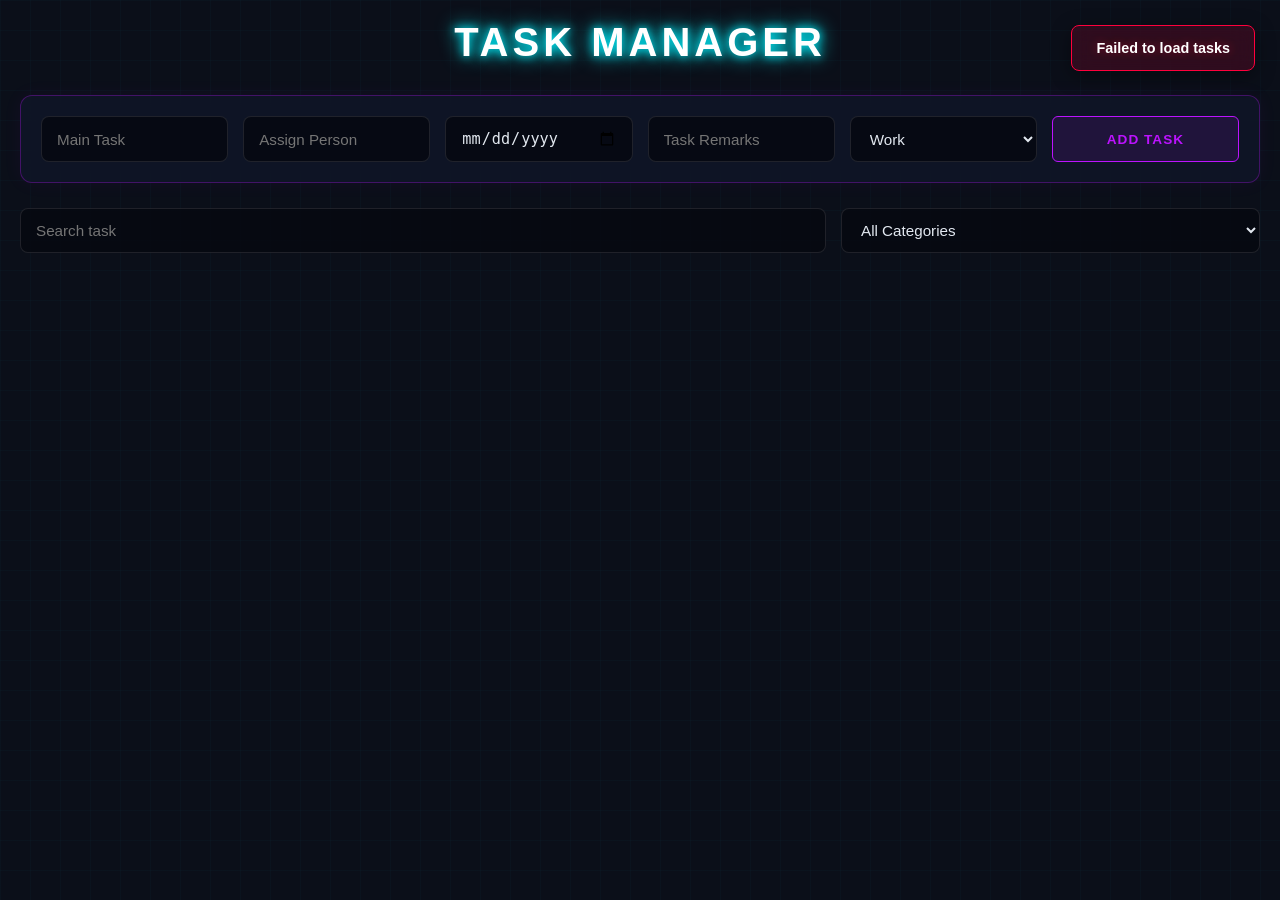
==== SIA TASK MANAGER API/index.html @ dd9ce76b "Add files via upload" ====
<!DOCTYPE html>
<html lang="en">
<head>
  <meta charset="UTF-8">
  <meta name="viewport" content="width=device-width, initial-scale=1.0">
  <title>Advanced Task Manager</title>
  <link rel="stylesheet" href="style.css">
</head>
<body>

<div class="container">
  <h1>Task Manager</h1>

  <!-- ADD TASK FORM -->
  <form id="taskForm">
    <input type="text" id="taskInput" placeholder="Main Task" required>
    <input type="text" id="assignedTo" placeholder="Assign Person">
    <input type="date" id="deadline">
    <input type="text" id="remarks" placeholder="Task Remarks">
    <select id="category">
      <option value="Work">Work</option>
      <option value="Personal">Personal</option>
      <option value="School">School</option>
    </select>
    <button type="submit">Add Task</button>
  </form>

  <!-- SEARCH & FILTER CONTROLS -->
  <div class="controls-group">
    <input type="text" id="searchInput" placeholder="Search task">
    <select id="filterCategory">
      <option value="all">All Categories</option>
      <option value="Work">Work</option>
      <option value="Personal">Personal</option>
      <option value="School">School</option>
    </select>
  </div>

  <p id="counter"></p>
  <p id="loading">Loading...</p>
  <div id="notifications"></div>

  <!-- TASK LIST -->
  <ul id="taskList"></ul>
</div>

<!-- EDIT TASK MODAL -->
<div id="editModal" class="modal">
  <div class="modal-content">
    <h2>Edit Task</h2>
    <input type="text" id="editTitle" placeholder="Task Title">
    <input type="text" id="editAssignedTo" placeholder="Assign Person">
    <input type="date" id="editDeadline">
    <input type="text" id="editRemarks" placeholder="Remarks">
    <select id="editCategory">
      <option value="Work">Work</option>
      <option value="Personal">Personal</option>
      <option value="School">School</option>
    </select>
    <select id="editStatus">
      <option value="Pending">Pending</option>
      <option value="Completed">Completed</option>
    </select>
    <div class="modalButtons">
      <button id="saveEditBtn">Save</button>
      <button id="cancelEditBtn" class="deleteBtn">Cancel</button>
    </div>
  </div>
</div>

<!-- ADD SUBTASK MODAL -->
<div id="addSubtaskModal" class="modal">
  <div class="modal-content">
    <h2>Add Subtask</h2>
    <input type="text" id="subtaskTitle" placeholder="Subtask Title">
    <input type="text" id="subtaskAssignedTo" placeholder="Assign Person">
    <input type="date" id="subtaskDeadline">
    <input type="text" id="subtaskRemarks" placeholder="Remarks">
    <div class="modalButtons">
      <button id="saveSubtaskBtn">Save</button>
      <button id="cancelSubtaskBtn" class="deleteBtn">Cancel</button>
    </div>
  </div>
</div>

<!-- EDIT SUBTASK MODAL -->
<div id="editSubtaskModal" class="modal">
  <div class="modal-content">
    <h2>Edit Subtask</h2>
    <input type="text" id="editSubtaskTitle" placeholder="Subtask Title">
    <input type="text" id="editSubtaskAssignedTo" placeholder="Assign Person">
    <input type="date" id="editSubtaskDeadline">
    <input type="text" id="editSubtaskRemarks" placeholder="Remarks">
    <select id="editSubtaskStatus">
      <option value="Pending">Pending</option>
      <option value="Completed">Completed</option>
    </select>
    <div class="modalButtons">
      <button id="saveSubtaskEditBtn">Save</button>
      <button id="cancelSubtaskEditBtn" class="deleteBtn">Cancel</button>
    </div>
  </div>
</div>

<script src="script.js"></script>
</body>
</html>
---- SIA TASK MANAGER API/style.css ----
:root {
  --bg-dark: #0b0f19;
  --bg-panel: rgba(16, 23, 42, 0.75);
  --neon-cyan: #00f3ff;
  --neon-purple: #bc13fe;
  --neon-green: #00ff66;
  --neon-red: #ff003c;
  --text-main: #e2e8f0;
  --text-muted: #94a3b8;
  --glass-border: rgba(255, 255, 255, 0.1);
}

* {
  box-sizing: border-box;
  margin: 0;
  padding: 0;
}

body {
  background-color: var(--bg-dark);
  background-image: 
    linear-gradient(rgba(0, 243, 255, 0.02) 1px, transparent 1px),
    linear-gradient(90deg, rgba(0, 243, 255, 0.02) 1px, transparent 1px);
  background-size: 30px 30px;
  color: var(--text-main);
  font-family: 'Segoe UI', Roboto, sans-serif;
  min-height: 100vh;
  padding: 20px 0 60px 0;
}

.container {
  max-width: 1400px;
  margin: 0 auto;
  padding: 0 20px;
}

h1 {
  text-align: center;
  font-size: 2.5rem;
  text-transform: uppercase;
  letter-spacing: 4px;
  color: #fff;
  text-shadow: 0 0 10px var(--neon-cyan), 0 0 20px var(--neon-cyan);
  margin-bottom: 30px;
}

/* FORMS & FILTERS */
#taskForm {
  display: grid;
  grid-template-columns: repeat(auto-fit, minmax(180px, 1fr));
  gap: 15px;
  background: var(--bg-panel);
  backdrop-filter: blur(12px);
  padding: 20px;
  border-radius: 12px;
  border: 1px solid rgba(188, 19, 254, 0.3);
  box-shadow: 0 0 20px rgba(188, 19, 254, 0.05);
  margin-bottom: 25px;
}

.controls-group {
  display: flex;
  gap: 15px;
  margin-bottom: 25px;
}

.controls-group input { flex: 2; }
.controls-group select { flex: 1; }

input, select {
  background: rgba(5, 8, 16, 0.8);
  border: 1px solid var(--glass-border);
  color: var(--text-main);
  padding: 12px 15px;
  border-radius: 8px;
  font-size: 0.95rem;
  outline: none;
  transition: all 0.3s ease;
}

input:focus, select:focus {
  border-color: var(--neon-cyan);
  box-shadow: 0 0 10px rgba(0, 243, 255, 0.25);
}

/* ACTIONS */
button {
  background: rgba(0, 243, 255, 0.08);
  border: 1px solid var(--neon-cyan);
  color: var(--neon-cyan);
  padding: 10px 16px;
  border-radius: 6px;
  font-size: 0.85rem;
  font-weight: 600;
  text-transform: uppercase;
  letter-spacing: 1px;
  cursor: pointer;
  transition: all 0.25s ease;
}

button:hover {
  background: var(--neon-cyan);
  color: #050810;
  box-shadow: 0 0 15px rgba(0, 243, 255, 0.4);
}

#taskForm button {
  background: rgba(188, 19, 254, 0.1);
  border-color: var(--neon-purple);
  color: var(--neon-purple);
}

#taskForm button:hover {
  background: var(--neon-purple);
  color: #fff;
  box-shadow: 0 0 15px var(--neon-purple);
}

.deleteBtn {
  border-color: var(--neon-red);
  color: var(--neon-red);
  background: rgba(255, 0, 60, 0.05);
}
.deleteBtn:hover {
  background: var(--neon-red);
  color: #fff;
  box-shadow: 0 0 15px var(--neon-red);
}

.editBtn {
  border-color: #ffd700;
  color: #ffd700;
  background: rgba(255, 215, 0, 0.05);
}
.editBtn:hover {
  background: #ffd700;
  color: #000;
  box-shadow: 0 0 15px #ffd700;
}

/* SYSTEM STATS */
#counter {
  text-align: center;
  font-size: 1.05rem;
  color: var(--neon-cyan);
  margin-bottom: 25px;
}

#loading {
  text-align: center;
  font-size: 1.3rem;
  color: var(--neon-purple);
  animation: pulse 1.5s infinite;
}

@keyframes pulse {
  0%, 100% { opacity: 0.4; }
  50% { opacity: 1; text-shadow: 0 0 10px var(--neon-purple); }
}

/* BOARD LAYOUT */
#taskList {
  display: grid;
  grid-template-columns: repeat(auto-fill, minmax(320px, 1fr));
  gap: 25px;
  list-style: none;
}

.taskItem {
  background: var(--bg-panel);
  border: 1px solid var(--glass-border);
  border-top: 4px solid var(--neon-cyan);
  border-radius: 12px;
  padding: 22px;
  backdrop-filter: blur(12px);
  box-shadow: 0 10px 30px rgba(0, 0, 0, 0.4);
  transition: transform 0.3s ease, box-shadow 0.3s ease;
  display: flex;
  flex-direction: column;
  gap: 10px;
}

.taskItem:hover {
  transform: translateY(-5px);
  box-shadow: 0 15px 35px rgba(0, 243, 255, 0.1);
  border-color: rgba(0, 243, 255, 0.3);
}

.taskItem h2 {
  font-size: 1.35rem;
  color: #fff;
}

.taskItem p {
  font-size: 0.9rem;
  color: var(--text-muted);
}

.completedTask {
  text-decoration: line-through !important;
  opacity: 0.4;
  color: var(--text-muted) !important;
}

/* NESTED SUBTASKS */
.taskItem h3 {
  margin-top: 15px;
  font-size: 1.05rem;
  letter-spacing: 0.5px;
  border-bottom: 1px solid var(--glass-border);
  padding-bottom: 6px;
}

.subtaskList {
  list-style: none;
  display: flex;
  flex-direction: column;
  gap: 12px;
  margin-top: 5px;
}

.subtaskItem {
  background: rgba(0, 0, 0, 0.3);
  border-left: 3px solid var(--neon-purple);
  padding: 12px;
  border-radius: 6px;
}

.subtaskItem p { font-size: 0.85rem; margin-bottom: 4px;}

.btnGroup {
  display: flex;
  flex-wrap: wrap;
  gap: 8px;
  margin-top: 12px;
}

.btnGroup button {
  flex: 1;
  font-size: 0.75rem;
  padding: 6px 10px;
}

/* WINDOW MODALS */
.modal {
  display: none;
  position: fixed;
  top: 0; left: 0; width: 100%; height: 100%;
  background: rgba(7, 10, 19, 0.85);
  backdrop-filter: blur(8px);
  z-index: 2000;
  align-items: center;
  justify-content: center;
}

.modal-content {
  background: var(--bg-panel);
  border: 1px solid var(--neon-purple);
  border-radius: 14px;
  padding: 30px;
  width: 90%;
  max-width: 440px;
  box-shadow: 0 0 40px rgba(188, 19, 254, 0.15);
  display: flex;
  flex-direction: column;
  gap: 15px;
  animation: modalIn 0.25s cubic-bezier(0.175, 0.885, 0.32, 1.2);
}

.modal-content h2 {
  color: #fff;
  font-size: 1.5rem;
  text-align: center;
  text-shadow: 0 0 10px rgba(188, 19, 254, 0.5);
}

.modalButtons {
  display: flex;
  gap: 12px;
  margin-top: 10px;
}

.modalButtons button { flex: 1; padding: 12px; }

@keyframes modalIn {
  from { transform: scale(0.92); opacity: 0; }
  to { transform: scale(1); opacity: 1; }
}

/* NOTIFICATIONS CRADLE */
#notifications {
  position: fixed;
  top: 25px;
  right: 25px;
  z-index: 3000;
  display: flex;
  flex-direction: column;
  gap: 12px;
}

.notification {
  padding: 14px 24px;
  border-radius: 8px;
  color: #fff;
  font-size: 0.9rem;
  font-weight: 600;
  backdrop-filter: blur(10px);
  box-shadow: 0 5px 20px rgba(0,0,0,0.4);
  animation: slideIn 0.3s cubic-bezier(0.175, 0.885, 0.32, 1.1);
}

.notification.success {
  background: rgba(0, 255, 102, 0.15);
  border: 1px solid var(--neon-green);
  text-shadow: 0 0 8px rgba(0, 255, 102, 0.4);
}

.notification.error {
  background: rgba(255, 0, 60, 0.15);
  border: 1px solid var(--neon-red);
  text-shadow: 0 0 8px rgba(255, 0, 60, 0.4);
}

@keyframes slideIn {
  from { transform: translateX(120%); opacity: 0; }
  to { transform: translateX(0); opacity: 1; }
}

@media (max-width: 768px) {
  .controls-group { flex-direction: column; }
  #taskList { grid-template-columns: 1fr; }
}
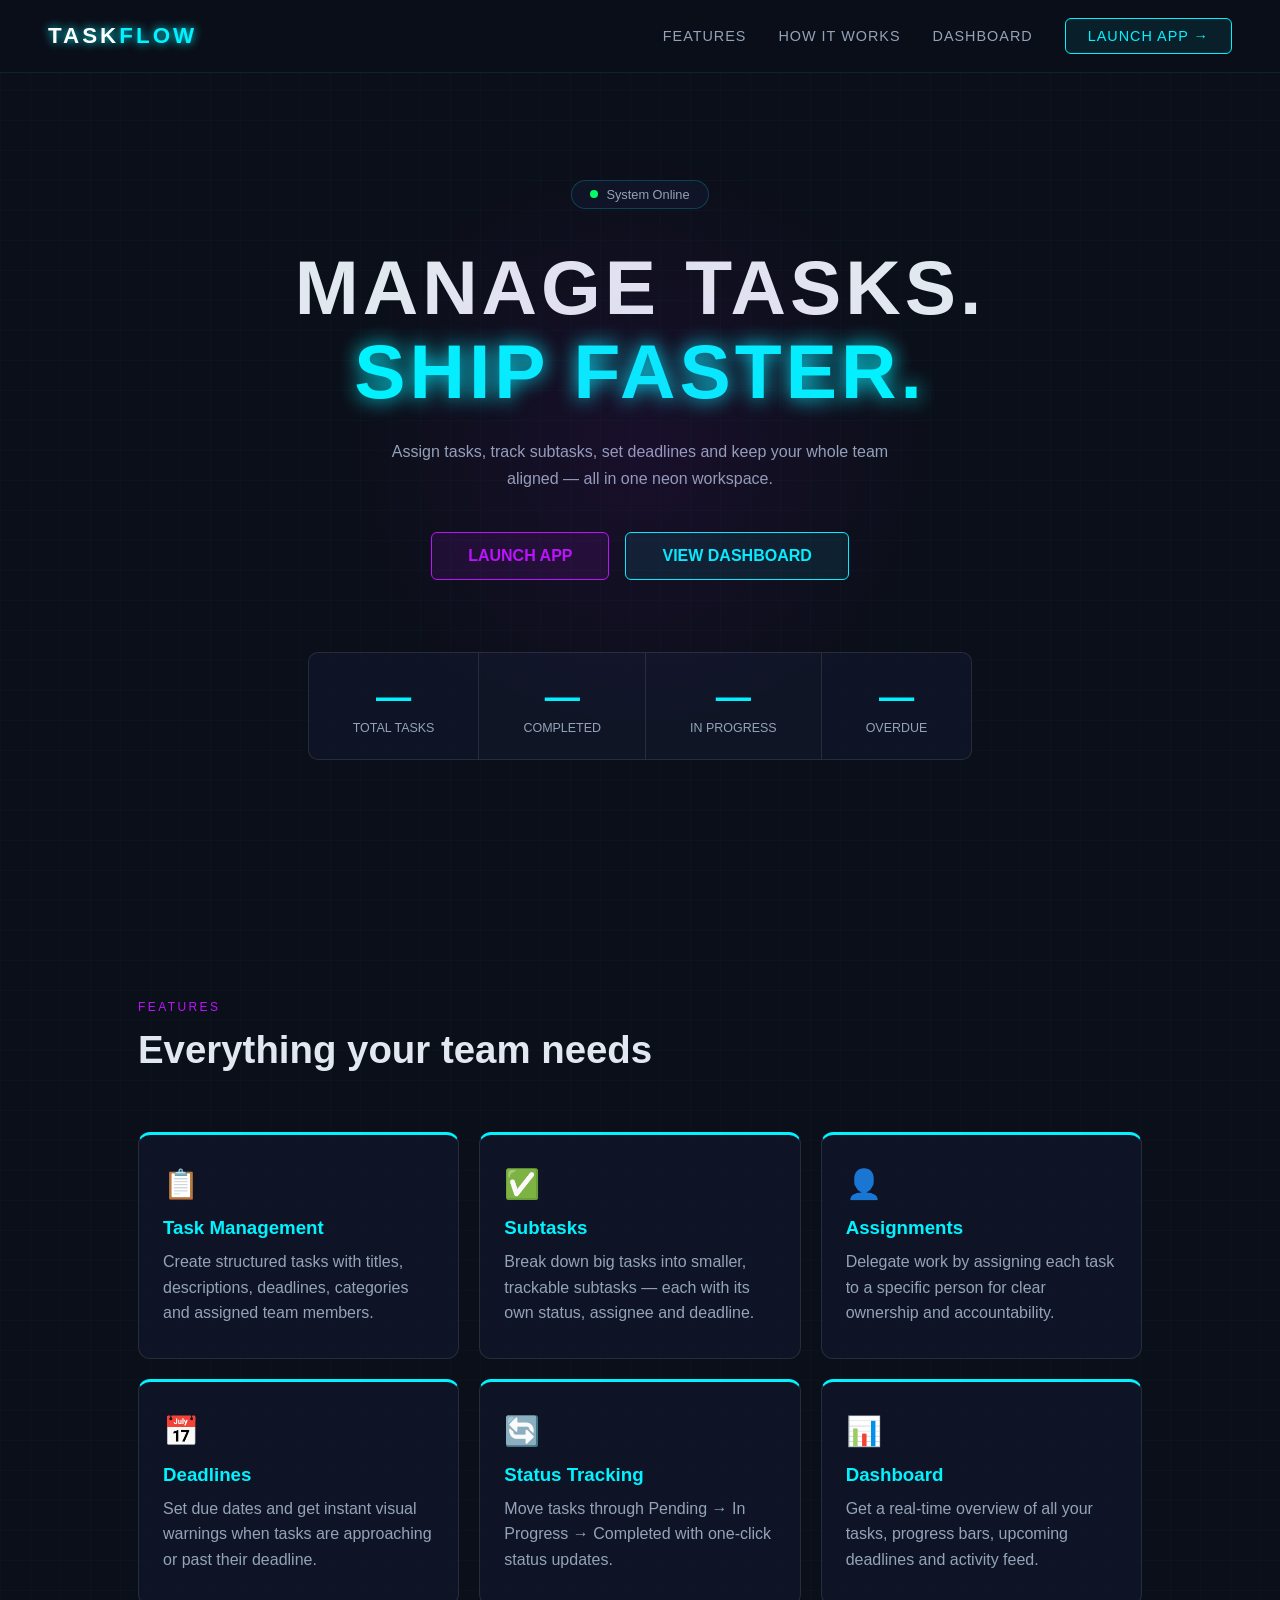
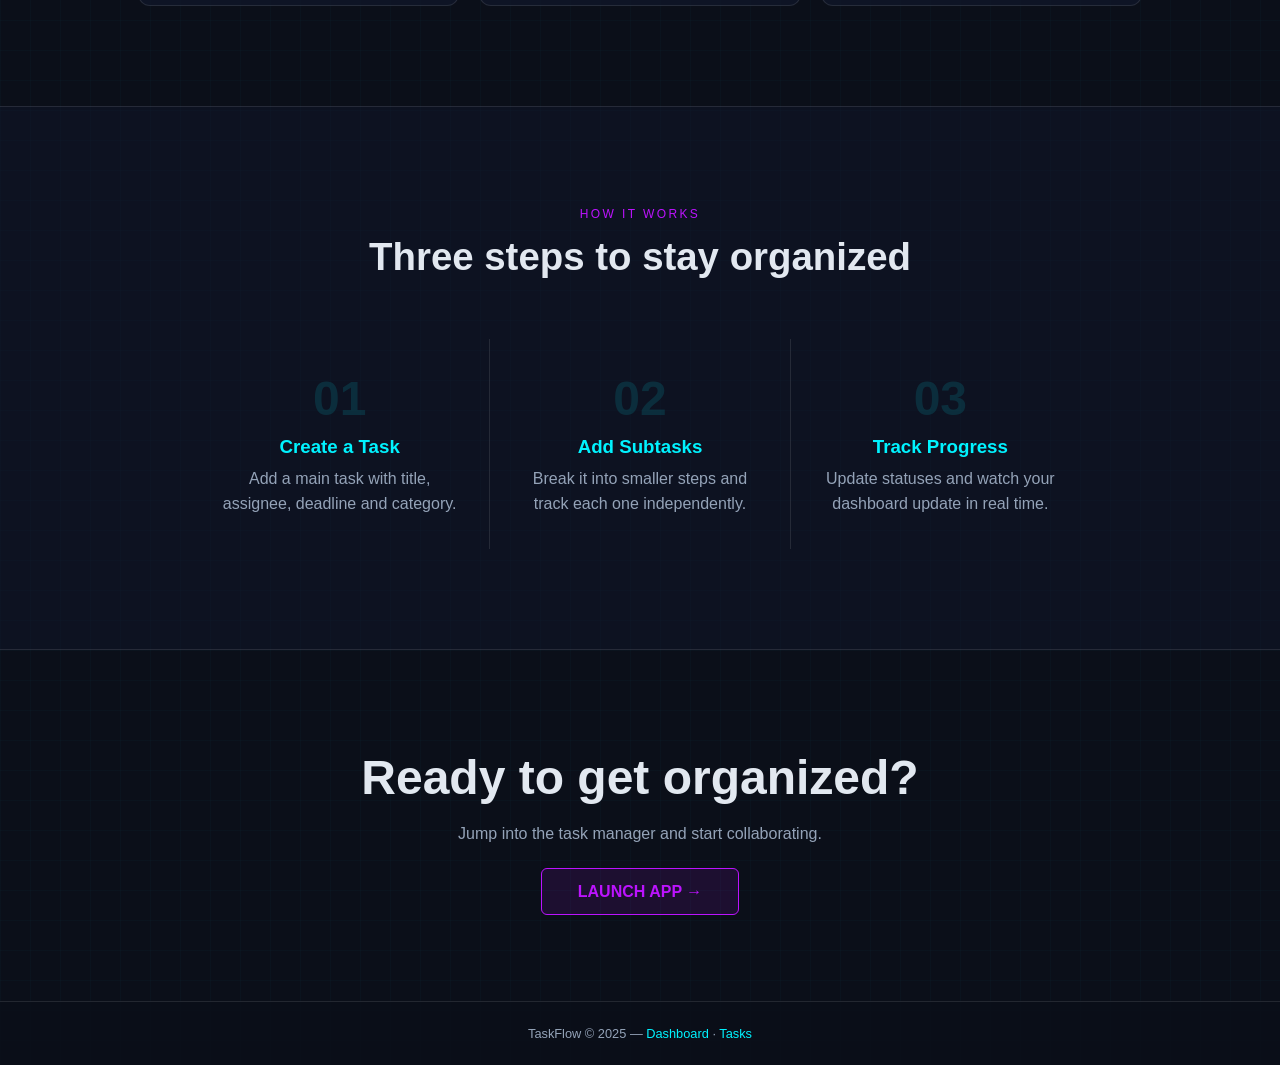
==== commit ada99065: "Add files via upload" ====
--- a/SIA TASK MANAGER API/index.html
+++ b/SIA TASK MANAGER API/index.html
@@ -1,107 +1,161 @@
 <!DOCTYPE html>
 <html lang="en">
 <head>
-  <meta charset="UTF-8">
-  <meta name="viewport" content="width=device-width, initial-scale=1.0">
-  <title>Advanced Task Manager</title>
-  <link rel="stylesheet" href="style.css">
+  <meta charset="UTF-8"/>
+  <meta name="viewport" content="width=device-width, initial-scale=1.0"/>
+  <title>TaskFlow — Home</title>
+  <link rel="stylesheet" href="css/style.css"/>
 </head>
 <body>
 
-<div class="container">
-  <h1>Task Manager</h1>
+<nav>
+  <a href="index.html" class="logo">Task<span>Flow</span></a>
 
-  <!-- ADD TASK FORM -->
-  <form id="taskForm">
-    <input type="text" id="taskInput" placeholder="Main Task" required>
-    <input type="text" id="assignedTo" placeholder="Assign Person">
-    <input type="date" id="deadline">
-    <input type="text" id="remarks" placeholder="Task Remarks">
-    <select id="category">
-      <option value="Work">Work</option>
-      <option value="Personal">Personal</option>
-      <option value="School">School</option>
-    </select>
-    <button type="submit">Add Task</button>
-  </form>
+  <div class="nav-links">
+    <a href="#features">Features</a>
+    <a href="#how">How It Works</a>
+    <a href="dashboard.html">Dashboard</a>
+    <a href="index2.html" class="nav-btn">Launch App →</a>
+  </div>
+</nav>
 
-  <!-- SEARCH & FILTER CONTROLS -->
-  <div class="controls-group">
-    <input type="text" id="searchInput" placeholder="Search task">
-    <select id="filterCategory">
-      <option value="all">All Categories</option>
-      <option value="Work">Work</option>
-      <option value="Personal">Personal</option>
-      <option value="School">School</option>
-    </select>
+<section class="hero">
+  <div class="hero-badge">
+    <span class="live-dot"></span>
+    <span id="live-status">Connecting...</span>
   </div>
 
-  <p id="counter"></p>
-  <p id="loading">Loading...</p>
-  <div id="notifications"></div>
+  <h1>
+    Manage Tasks.<br/>
+    <span>Ship Faster.</span>
+  </h1>
 
-  <!-- TASK LIST -->
-  <ul id="taskList"></ul>
-</div>
+  <p class="hero-sub">
+    Assign tasks, track subtasks, set deadlines and keep your whole team aligned — all in one neon workspace.
+  </p>
 
-<!-- EDIT TASK MODAL -->
-<div id="editModal" class="modal">
-  <div class="modal-content">
-    <h2>Edit Task</h2>
-    <input type="text" id="editTitle" placeholder="Task Title">
-    <input type="text" id="editAssignedTo" placeholder="Assign Person">
-    <input type="date" id="editDeadline">
-    <input type="text" id="editRemarks" placeholder="Remarks">
-    <select id="editCategory">
-      <option value="Work">Work</option>
-      <option value="Personal">Personal</option>
-      <option value="School">School</option>
-    </select>
-    <select id="editStatus">
-      <option value="Pending">Pending</option>
-      <option value="Completed">Completed</option>
-    </select>
-    <div class="modalButtons">
-      <button id="saveEditBtn">Save</button>
-      <button id="cancelEditBtn" class="deleteBtn">Cancel</button>
+  <div class="hero-cta">
+    <a href="index2.html" class="btn-primary">Launch App</a>
+    <a href="dashboard.html" class="btn-secondary">View Dashboard</a>
+  </div>
+
+  <div class="stats-strip">
+    <div class="stat-item">
+      <div class="stat-num" id="s-total">—</div>
+      <div class="stat-label">Total Tasks</div>
+    </div>
+
+    <div class="stat-item">
+      <div class="stat-num" id="s-done">—</div>
+      <div class="stat-label">Completed</div>
+    </div>
+
+    <div class="stat-item">
+      <div class="stat-num" id="s-prog">—</div>
+      <div class="stat-label">In Progress</div>
+    </div>
+
+    <div class="stat-item">
+      <div class="stat-num" id="s-over">—</div>
+      <div class="stat-label">Overdue</div>
     </div>
   </div>
-</div>
+</section>
 
-<!-- ADD SUBTASK MODAL -->
-<div id="addSubtaskModal" class="modal">
-  <div class="modal-content">
-    <h2>Add Subtask</h2>
-    <input type="text" id="subtaskTitle" placeholder="Subtask Title">
-    <input type="text" id="subtaskAssignedTo" placeholder="Assign Person">
-    <input type="date" id="subtaskDeadline">
-    <input type="text" id="subtaskRemarks" placeholder="Remarks">
-    <div class="modalButtons">
-      <button id="saveSubtaskBtn">Save</button>
-      <button id="cancelSubtaskBtn" class="deleteBtn">Cancel</button>
+<section class="section" id="features">
+  <div class="section-label">Features</div>
+  <div class="section-title">Everything your team needs</div>
+
+  <div class="features-grid">
+
+    <div class="feature-card">
+      <div class="feature-icon">📋</div>
+      <h3>Task Management</h3>
+      <p>Create structured tasks with titles, descriptions, deadlines, categories and assigned team members.</p>
     </div>
+
+    <div class="feature-card">
+      <div class="feature-icon">✅</div>
+      <h3>Subtasks</h3>
+      <p>Break down big tasks into smaller, trackable subtasks — each with its own status, assignee and deadline.</p>
+    </div>
+
+    <div class="feature-card">
+      <div class="feature-icon">👤</div>
+      <h3>Assignments</h3>
+      <p>Delegate work by assigning each task to a specific person for clear ownership and accountability.</p>
+    </div>
+
+    <div class="feature-card">
+      <div class="feature-icon">📅</div>
+      <h3>Deadlines</h3>
+      <p>Set due dates and get instant visual warnings when tasks are approaching or past their deadline.</p>
+    </div>
+
+    <div class="feature-card">
+      <div class="feature-icon">🔄</div>
+      <h3>Status Tracking</h3>
+      <p>Move tasks through Pending → In Progress → Completed with one-click status updates.</p>
+    </div>
+
+    <div class="feature-card">
+      <div class="feature-icon">📊</div>
+      <h3>Dashboard</h3>
+      <p>Get a real-time overview of all your tasks, progress bars, upcoming deadlines and activity feed.</p>
+    </div>
+
   </div>
-</div>
+</section>
 
-<!-- EDIT SUBTASK MODAL -->
-<div id="editSubtaskModal" class="modal">
-  <div class="modal-content">
-    <h2>Edit Subtask</h2>
-    <input type="text" id="editSubtaskTitle" placeholder="Subtask Title">
-    <input type="text" id="editSubtaskAssignedTo" placeholder="Assign Person">
-    <input type="date" id="editSubtaskDeadline">
-    <input type="text" id="editSubtaskRemarks" placeholder="Remarks">
-    <select id="editSubtaskStatus">
-      <option value="Pending">Pending</option>
-      <option value="Completed">Completed</option>
-    </select>
-    <div class="modalButtons">
-      <button id="saveSubtaskEditBtn">Save</button>
-      <button id="cancelSubtaskEditBtn" class="deleteBtn">Cancel</button>
+<section class="how" id="how">
+  <div class="section-label">How It Works</div>
+
+  <div class="section-title" style="margin:0 auto 60px">
+    Three steps to stay organized
+  </div>
+
+  <div class="steps">
+
+    <div class="step">
+      <div class="step-num">01</div>
+      <h3>Create a Task</h3>
+      <p>Add a main task with title, assignee, deadline and category.</p>
     </div>
+
+    <div class="step">
+      <div class="step-num">02</div>
+      <h3>Add Subtasks</h3>
+      <p>Break it into smaller steps and track each one independently.</p>
+    </div>
+
+    <div class="step">
+      <div class="step-num">03</div>
+      <h3>Track Progress</h3>
+      <p>Update statuses and watch your dashboard update in real time.</p>
+    </div>
+
   </div>
-</div>
+</section>
 
-<script src="script.js"></script>
+<section class="cta">
+  <h2>Ready to get organized?</h2>
+
+  <p>Jump into the task manager and start collaborating.</p>
+
+  <a href="index2.html" class="btn-primary">
+    Launch App →
+  </a>
+</section>
+
+<footer>
+  <p>
+    TaskFlow &copy; 2025 —
+    <a href="dashboard.html">Dashboard</a> ·
+    <a href="index2.html">Tasks</a>
+  </p>
+</footer>
+
+<script src="js/script.js"></script>
+
 </body>
 </html>
--- a/SIA TASK MANAGER API/css/style.css
+++ b/SIA TASK MANAGER API/css/style.css
@@ -0,0 +1,432 @@
+:root{
+  --bg-dark:#0b0f19;
+  --neon-cyan:#00f3ff;
+  --neon-purple:#bc13fe;
+  --neon-green:#00ff66;
+  --neon-red:#ff003c;
+  --text-main:#e2e8f0;
+  --text-muted:#94a3b8;
+  --glass-border:rgba(255,255,255,0.1);
+  --bg-panel:rgba(16,23,42,0.75);
+}
+
+*{
+  margin:0;
+  padding:0;
+  box-sizing:border-box;
+}
+
+body{
+  background:var(--bg-dark);
+  background-image:
+  linear-gradient(rgba(0,243,255,.02) 1px,transparent 1px),
+  linear-gradient(90deg,rgba(0,243,255,.02) 1px,transparent 1px);
+  background-size:30px 30px;
+  color:var(--text-main);
+  font-family:'Segoe UI',sans-serif;
+  min-height:100vh;
+  overflow-x:hidden;
+}
+
+/* NAV */
+
+nav{
+  position:fixed;
+  top:0;
+  left:0;
+  right:0;
+  z-index:100;
+  display:flex;
+  align-items:center;
+  justify-content:space-between;
+  padding:18px 48px;
+  background:rgba(11,15,25,.85);
+  backdrop-filter:blur(12px);
+  border-bottom:1px solid rgba(0,243,255,.1);
+}
+
+.logo{
+  color:#fff;
+  font-size:1.4rem;
+  font-weight:800;
+  letter-spacing:3px;
+  text-transform:uppercase;
+  text-decoration:none;
+  text-shadow:0 0 10px var(--neon-cyan);
+}
+
+.logo span{
+  color:var(--neon-cyan);
+}
+
+.nav-links{
+  display:flex;
+  align-items:center;
+  gap:32px;
+}
+
+.nav-links a{
+  color:var(--text-muted);
+  text-decoration:none;
+  font-size:.9rem;
+  text-transform:uppercase;
+  letter-spacing:1px;
+  transition:.2s;
+}
+
+.nav-links a:hover{
+  color:var(--neon-cyan);
+}
+
+.nav-btn{
+  background:rgba(0,243,255,.08);
+  border:1px solid var(--neon-cyan);
+  color:var(--neon-cyan)!important;
+  padding:9px 22px;
+  border-radius:6px;
+}
+
+.nav-btn:hover{
+  background:var(--neon-cyan);
+  color:#050810!important;
+  box-shadow:0 0 15px rgba(0,243,255,.4);
+}
+
+/* HERO */
+
+.hero{
+  min-height:100vh;
+  display:flex;
+  flex-direction:column;
+  align-items:center;
+  justify-content:center;
+  text-align:center;
+  padding:120px 48px 80px;
+  position:relative;
+}
+
+.hero::before{
+  content:'';
+  position:absolute;
+  width:600px;
+  height:600px;
+  border-radius:50%;
+  background:radial-gradient(circle,rgba(188,19,254,.08) 0%,transparent 70%);
+  top:50%;
+  left:50%;
+  transform:translate(-50%,-50%);
+}
+
+.hero-badge{
+  display:flex;
+  align-items:center;
+  gap:8px;
+  background:var(--bg-panel);
+  border:1px solid rgba(0,243,255,.2);
+  padding:6px 18px;
+  border-radius:50px;
+  font-size:.8rem;
+  color:var(--text-muted);
+  margin-bottom:36px;
+}
+
+.live-dot{
+  width:8px;
+  height:8px;
+  border-radius:50%;
+  background:var(--neon-green);
+  animation:pulse 1.6s infinite;
+}
+
+@keyframes pulse{
+  0%,100%{opacity:1}
+  50%{opacity:.3}
+}
+
+h1{
+  font-size:clamp(2.8rem,6vw,5rem);
+  font-weight:800;
+  text-transform:uppercase;
+  line-height:1.1;
+  letter-spacing:4px;
+  max-width:800px;
+}
+
+h1 span{
+  color:var(--neon-cyan);
+  text-shadow:0 0 20px var(--neon-cyan);
+}
+
+.hero-sub{
+  margin-top:24px;
+  max-width:520px;
+  line-height:1.7;
+  color:var(--text-muted);
+}
+
+.hero-cta{
+  display:flex;
+  gap:16px;
+  margin-top:40px;
+  flex-wrap:wrap;
+  justify-content:center;
+}
+
+.btn-primary,
+.btn-secondary{
+  padding:14px 36px;
+  border-radius:6px;
+  text-decoration:none;
+  text-transform:uppercase;
+  font-weight:600;
+  transition:.25s;
+}
+
+.btn-primary{
+  background:rgba(188,19,254,.1);
+  border:1px solid var(--neon-purple);
+  color:var(--neon-purple);
+}
+
+.btn-primary:hover{
+  background:var(--neon-purple);
+  color:#fff;
+  box-shadow:0 0 20px rgba(188,19,254,.5);
+}
+
+.btn-secondary{
+  background:rgba(0,243,255,.08);
+  border:1px solid var(--neon-cyan);
+  color:var(--neon-cyan);
+}
+
+.btn-secondary:hover{
+  background:var(--neon-cyan);
+  color:#050810;
+}
+
+/* STATS */
+
+.stats-strip{
+  display:flex;
+  justify-content:center;
+  flex-wrap:wrap;
+  margin-top:72px;
+}
+
+.stat-item{
+  padding:24px 44px;
+  text-align:center;
+  border:1px solid var(--glass-border);
+  background:var(--bg-panel);
+}
+
+.stat-item:first-child{
+  border-radius:10px 0 0 10px;
+}
+
+.stat-item:last-child{
+  border-radius:0 10px 10px 0;
+}
+
+.stat-item:not(:first-child){
+  border-left:none;
+}
+
+.stat-num{
+  font-size:2.2rem;
+  font-weight:800;
+  color:var(--neon-cyan);
+}
+
+.stat-label{
+  margin-top:4px;
+  font-size:.78rem;
+  text-transform:uppercase;
+  color:var(--text-muted);
+}
+
+/* SECTION */
+
+.section{
+  padding:100px 48px;
+  max-width:1100px;
+  margin:auto;
+}
+
+.section-label{
+  font-size:.75rem;
+  letter-spacing:.2em;
+  color:var(--neon-purple);
+  text-transform:uppercase;
+  margin-bottom:14px;
+}
+
+.section-title{
+  font-size:clamp(1.8rem,3vw,2.6rem);
+  font-weight:800;
+  margin-bottom:60px;
+}
+
+.features-grid{
+  display:grid;
+  grid-template-columns:repeat(3,1fr);
+  gap:20px;
+}
+
+.feature-card{
+  background:var(--bg-panel);
+  border:1px solid var(--glass-border);
+  border-top:3px solid var(--neon-cyan);
+  border-radius:12px;
+  padding:32px 24px;
+  transition:.25s;
+}
+
+.feature-card:hover{
+  transform:translateY(-6px);
+}
+
+.feature-icon{
+  font-size:1.8rem;
+  margin-bottom:16px;
+}
+
+.feature-card h3{
+  color:var(--neon-cyan);
+  margin-bottom:10px;
+}
+
+.feature-card p{
+  color:var(--text-muted);
+  line-height:1.6;
+}
+
+/* HOW */
+
+.how{
+  background:rgba(16,23,42,.5);
+  border-top:1px solid var(--glass-border);
+  border-bottom:1px solid var(--glass-border);
+  padding:100px 48px;
+  text-align:center;
+}
+
+.steps{
+  display:flex;
+  max-width:900px;
+  margin:auto;
+}
+
+.step{
+  flex:1;
+  padding:32px 24px;
+  border-right:1px solid var(--glass-border);
+}
+
+.step:last-child{
+  border:none;
+}
+
+.step-num{
+  font-size:3rem;
+  font-weight:800;
+  color:rgba(0,243,255,.12);
+}
+
+.step h3{
+  margin:10px 0 8px;
+  color:var(--neon-cyan);
+}
+
+.step p{
+  color:var(--text-muted);
+  line-height:1.6;
+}
+
+/* CTA */
+
+.cta{
+  padding:100px 48px;
+  text-align:center;
+}
+
+.cta h2{
+  font-size:clamp(2rem,4vw,3rem);
+  margin-bottom:20px;
+}
+
+.cta p{
+  color:var(--text-muted);
+  margin-bottom:40px;
+}
+
+/* FOOTER */
+
+footer{
+  background:rgba(11,15,25,.9);
+  border-top:1px solid var(--glass-border);
+  text-align:center;
+  padding:24px 48px;
+  font-size:.8rem;
+  color:var(--text-muted);
+}
+
+footer a{
+  color:var(--neon-cyan);
+  text-decoration:none;
+}
+
+/* MOBILE */
+
+@media(max-width:768px){
+
+  nav{
+    padding:16px 24px;
+  }
+
+  .nav-links{
+    display:none;
+  }
+
+  .hero{
+    padding:100px 24px 60px;
+  }
+
+  .stats-strip{
+    flex-direction:column;
+    align-items:center;
+  }
+
+  .stat-item{
+    width:260px;
+    border-radius:0!important;
+    border-left:1px solid var(--glass-border)!important;
+  }
+
+  .stat-item:first-child{
+    border-radius:10px 10px 0 0!important;
+  }
+
+  .stat-item:last-child{
+    border-radius:0 0 10px 10px!important;
+  }
+
+  .features-grid{
+    grid-template-columns:1fr;
+  }
+
+  .steps{
+    flex-direction:column;
+  }
+
+  .step{
+    border-right:none;
+    border-bottom:1px solid var(--glass-border);
+  }
+
+  .section{
+    padding:60px 24px;
+  }
+
+}
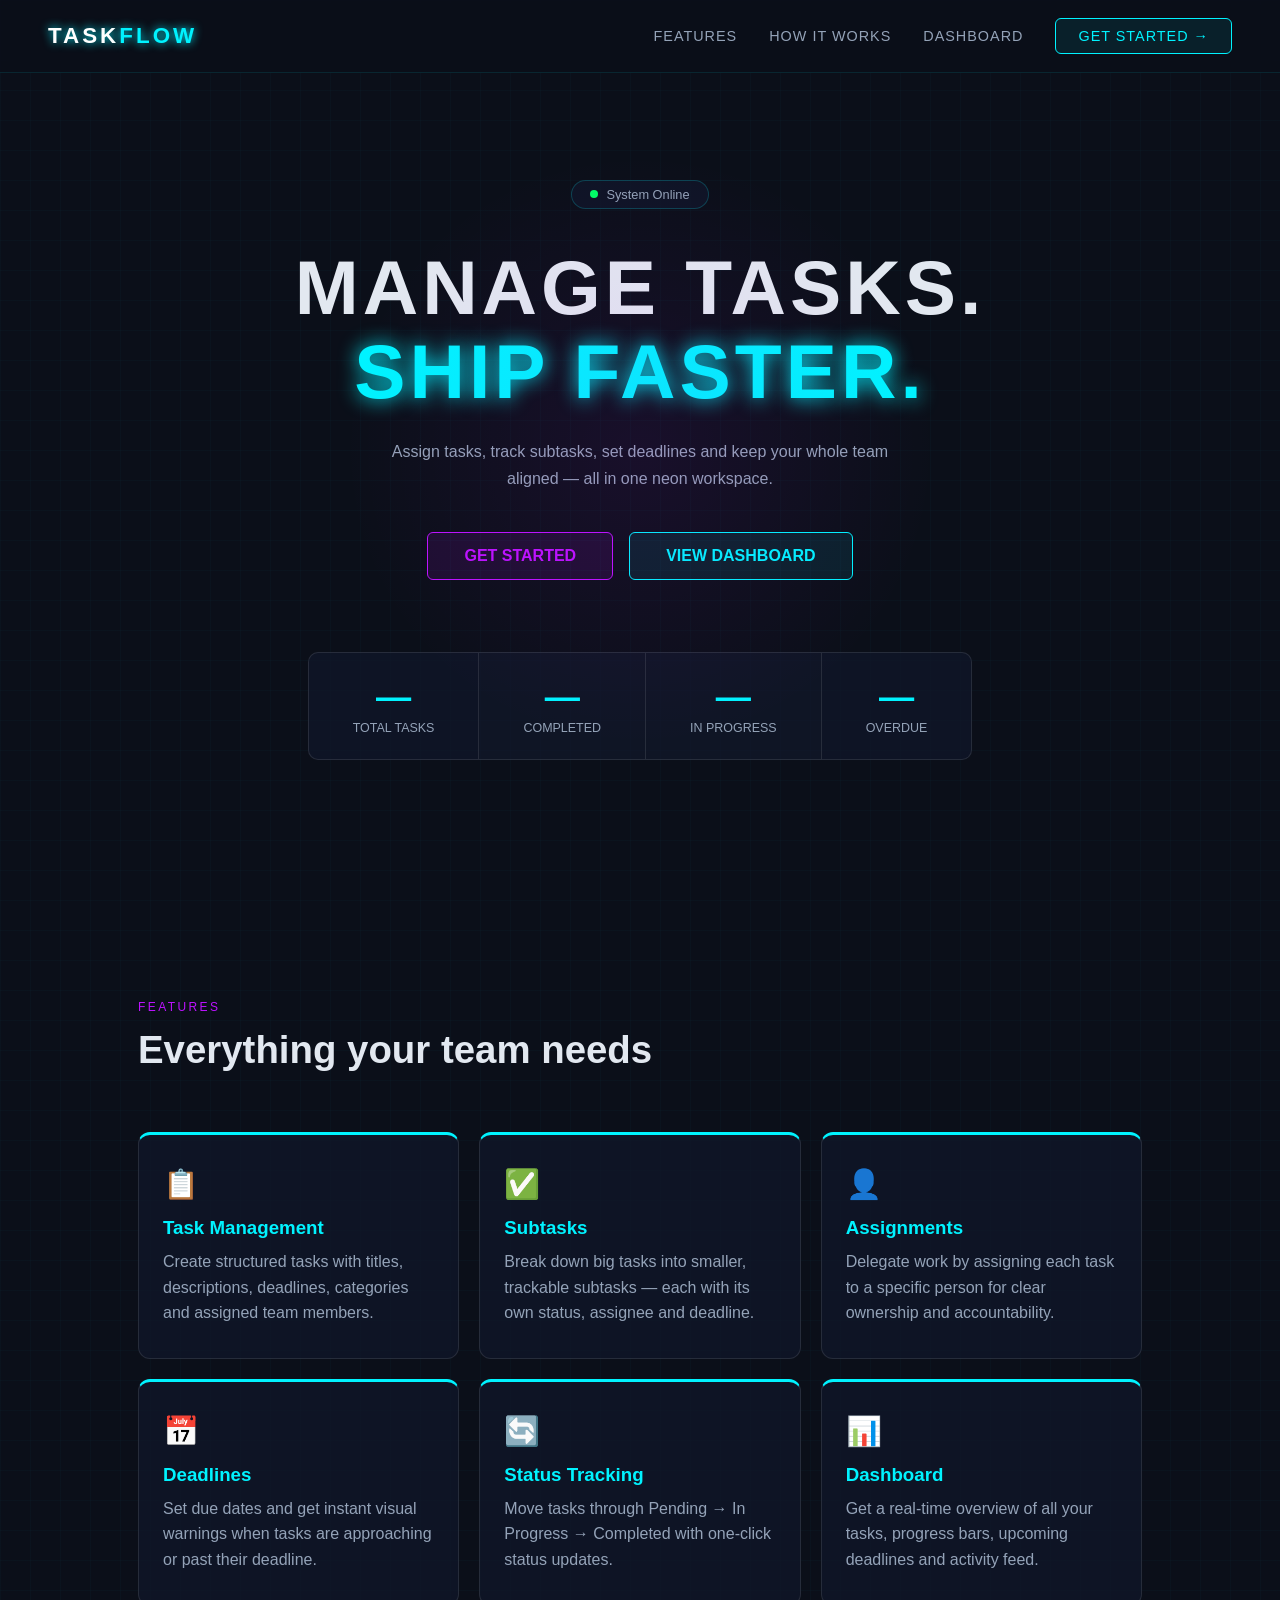
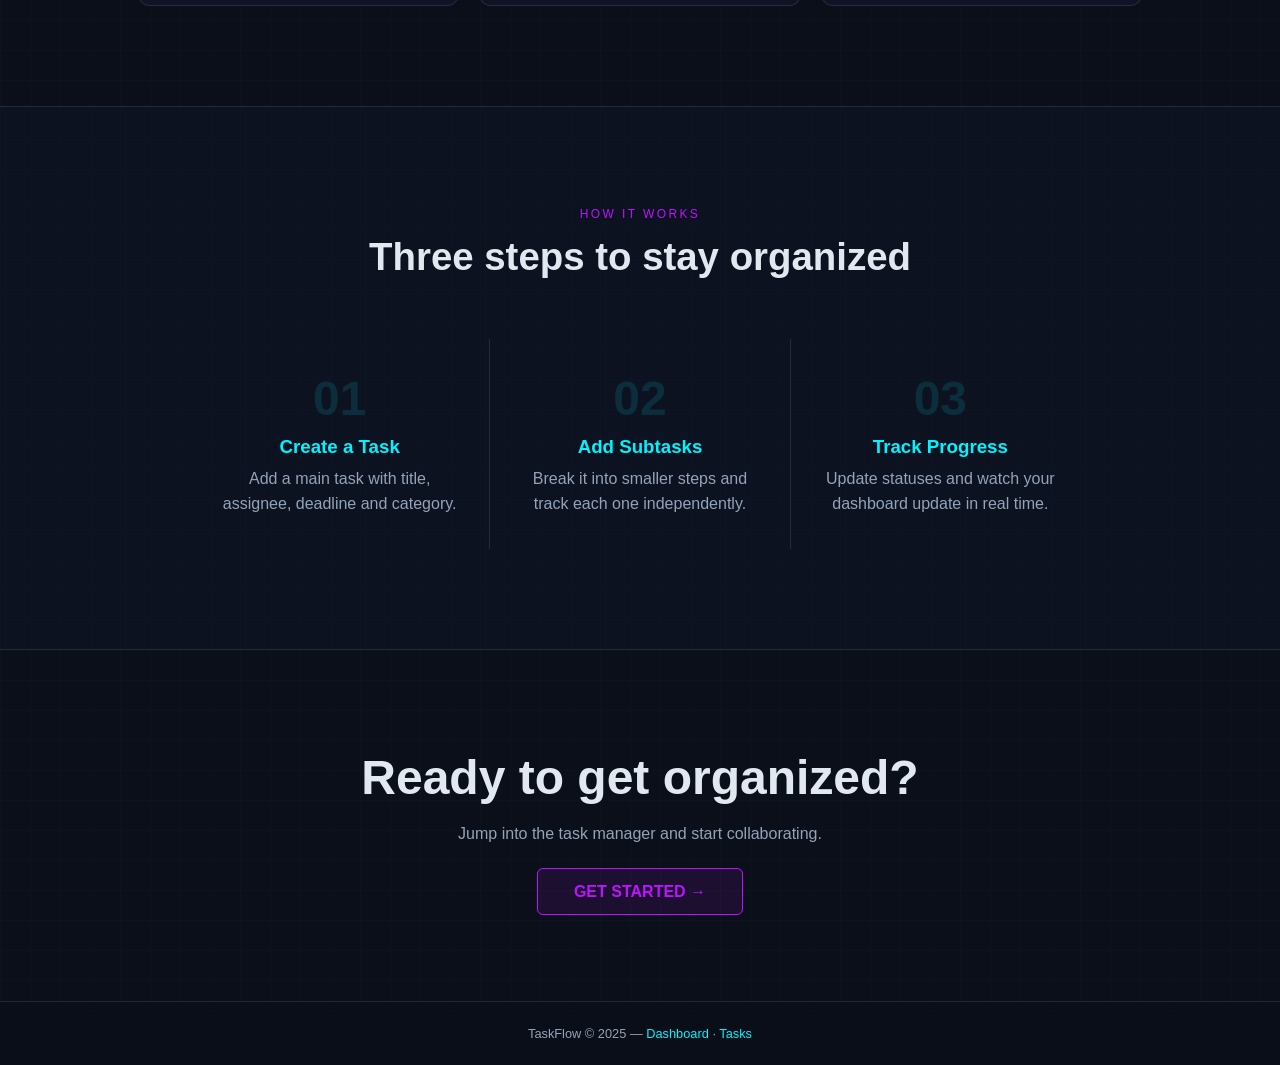
==== commit a1d04bd0: "Add files via upload" ====
--- a/SIA TASK MANAGER API/index.html
+++ b/SIA TASK MANAGER API/index.html
@@ -15,7 +15,7 @@
     <a href="#features">Features</a>
     <a href="#how">How It Works</a>
     <a href="dashboard.html">Dashboard</a>
-    <a href="index2.html" class="nav-btn">Launch App →</a>
+    <a href="tasks.html" class="nav-btn">Get Started →</a>
   </div>
 </nav>
 
@@ -35,7 +35,7 @@
   </p>
 
   <div class="hero-cta">
-    <a href="index2.html" class="btn-primary">Launch App</a>
+    <a href="index2.html" class="btn-primary">Get Started</a>
     <a href="dashboard.html" class="btn-secondary">View Dashboard</a>
   </div>
 
@@ -142,8 +142,8 @@
 
   <p>Jump into the task manager and start collaborating.</p>
 
-  <a href="index2.html" class="btn-primary">
-    Launch App →
+  <a href="tasks.html" class="btn-primary">
+    Get Started →
   </a>
 </section>
 
